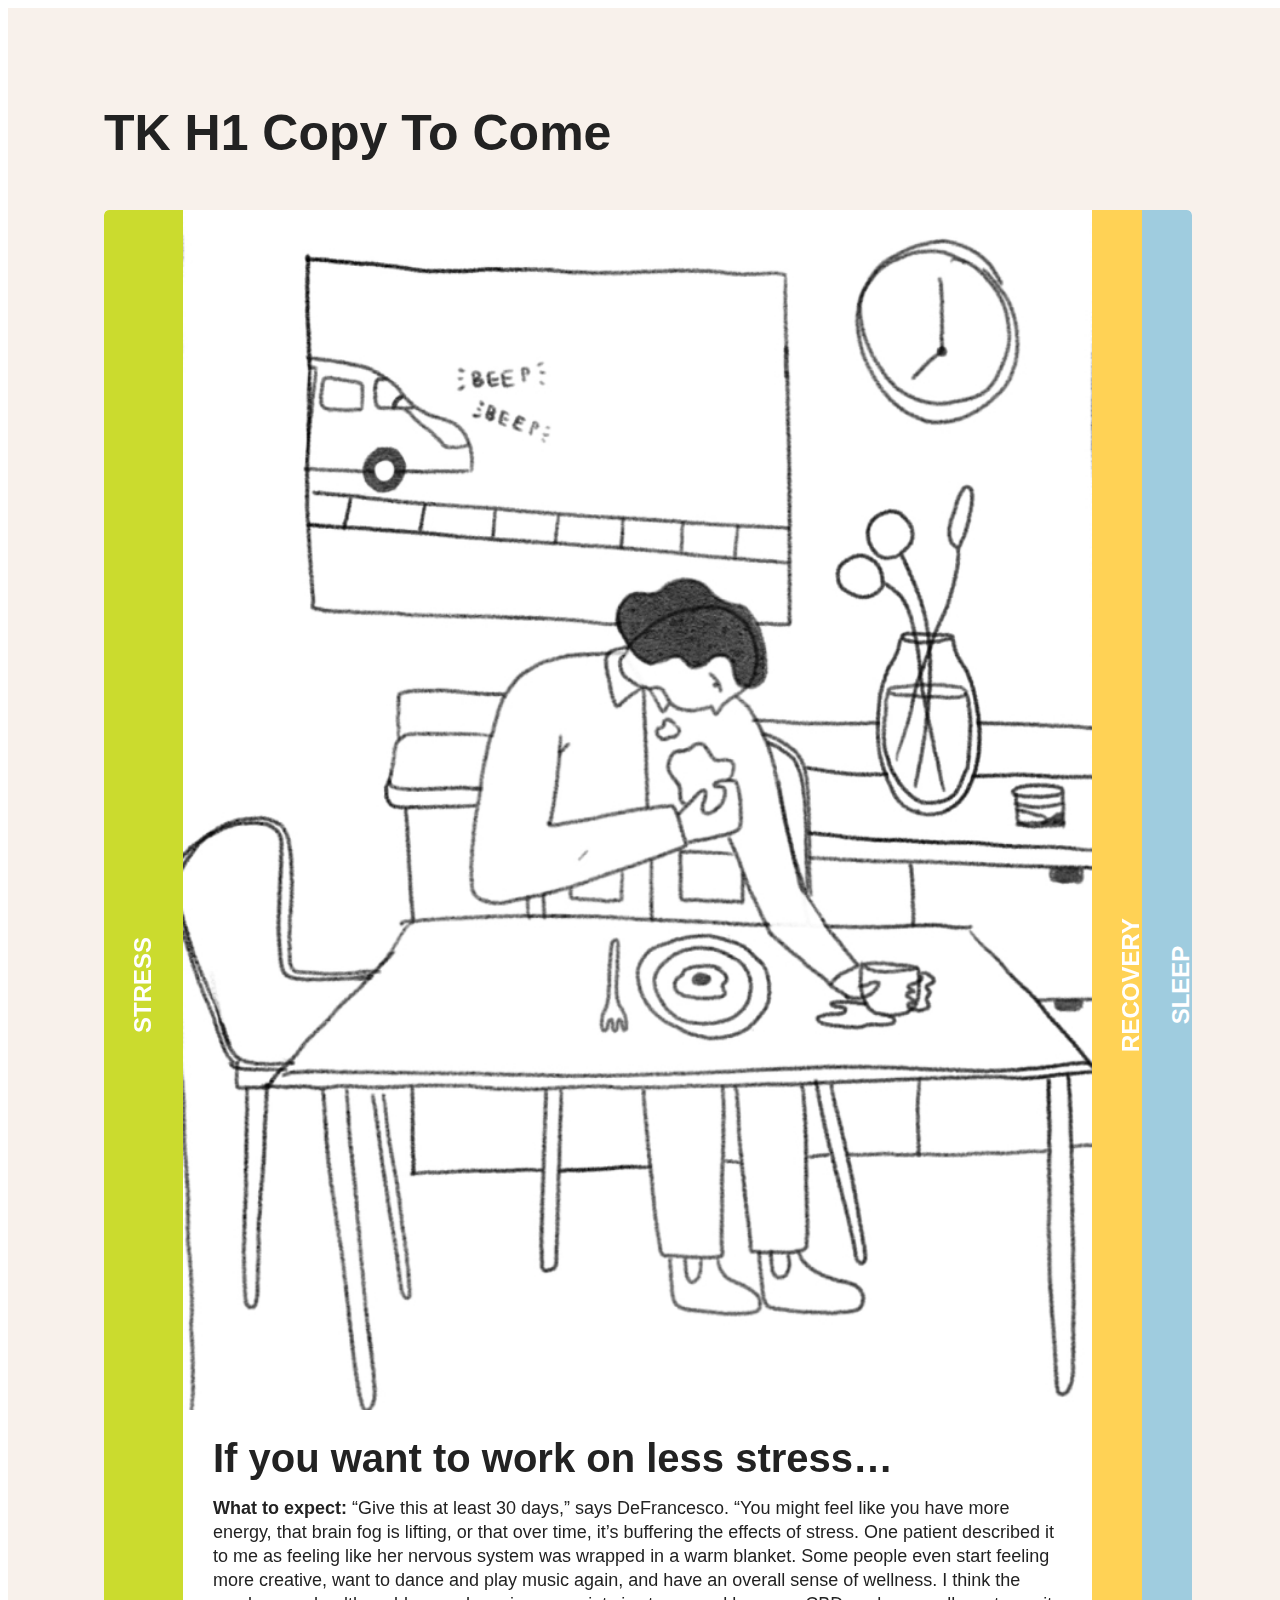
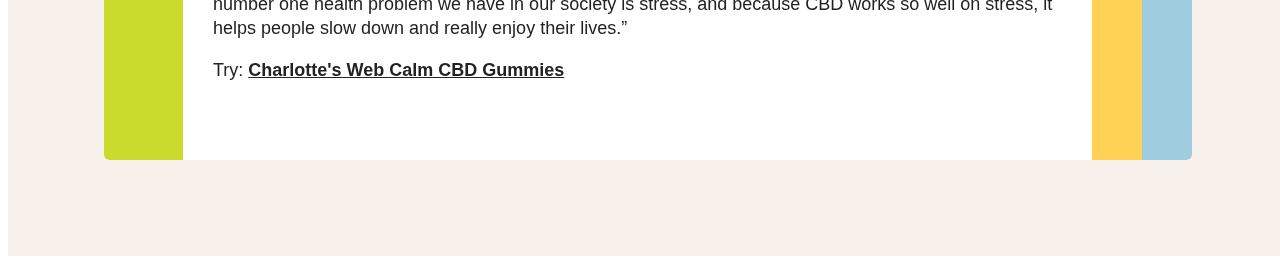
==== src/index.html @ aa5cbe4c "changes" ====
<!DOCTYPE html>
<html lang="en">
<head>
    <meta charset="UTF-8">
    <meta name="viewport" content="width=device-width, initial-scale=1.0">
    <meta http-equiv="X-UA-Compatible" content="ie=edge">
    
    <title>mindbodygreen 2</title>
    
	<!--build:css css/reset.min.css-->
	<link rel="stylesheet" href="css/reset.css">
	<!--endbuild-->
	
	<!--build:css css/main.min.css-->
	<link rel="stylesheet" href="css/main.css">
	<!--endbuild-->
</head>
<body>
    <section class="toggleSlider">
			<div class="toggleSlider__padding">
				<h1 class="toggleSlider__heading">TK H1 Copy To Come</h1>
				<div class="toggleSlider__radius">
					<div class="toggleSlider__navigation">
						<button class="toggleSlider__navigation__button toggleSlider__navigation__button--prev toggleSlider__navigation__button--hidden">
							<svg width="15" height="22" viewBox="0 0 15 22" fill="none" xmlns="http://www.w3.org/2000/svg">
								<path fill-rule="evenodd" clip-rule="evenodd" d="M14.75 3.1733L6.92347 10.9998L14.75 18.8263L11.6633 21.9131L0.75 10.9998L11.6633 0.0865593L14.75 3.1733H14.75Z" fill="white"/>
							</svg>
						</button>
						<button class="toggleSlider__navigation__button toggleSlider__navigation__button--next">
							<svg width="15" height="22" viewBox="0 0 15 22" fill="none" xmlns="http://www.w3.org/2000/svg">
								<path fill-rule="evenodd" clip-rule="evenodd" d="M0.25 18.8267L8.07653 11.0002L0.25 3.17365L3.33674 0.0869141L14.25 11.0002L3.33674 21.9134L0.25 18.8267H0.25Z" fill="white"/>
							</svg>
						</button>
					</div>
					<div class="toggleSlider__wrapper toggleSlider__wrapper--one">
						<div class="toggleSlider__section toggleSlider__section--open toggleSlider__section--animated toggleSlider__section--tea">
							<div class="toggleSlider__section__title toggleSlider__section__title--tea">
								<span>Stress</span>
							</div>
							<div class="toggleSlider__section__content toggleSlider__section__content--portrait">
								<div class="toggleSlider__section__content__image">
									<img class="animated fadeIn" src="images/tea.jpg" alt="">
								</div>
								<div class="toggleSlider__section__content__text animated fadeInUp">
									<div>
										<h2>
											If you want to work on less stress…
										</h2>
										<p class=""><strong>What to expect:</strong> “Give this at least 30 days,” says DeFrancesco. “You might feel like you have more energy, that brain fog is lifting, or that over time, it’s buffering the effects of stress. One patient described it to me as feeling like her nervous system was wrapped in a warm blanket. Some people even start feeling more creative, want to dance and play music again, and have an overall sense of wellness. I think the number one health problem we have in our society is stress, and because CBD works so well on stress, it helps people slow down and really enjoy their lives.”</p>
										<p>Try: <a href="https://www.charlottesweb.com/cbd-l-theanine-lemon-calm-gummy" target="_blank" rel="noreferrer">Charlotte's Web Calm CBD Gummies</a></p>
									</div>
								</div>
							</div>
						</div>
						<div class="toggleSlider__section toggleSlider__section--absolute toggleSlider__section--morning">
							<div class="toggleSlider__section__title toggleSlider__section__title--morning">
								<span>Recovery</span>
							</div>
							<div class="toggleSlider__section__content toggleSlider__section__content--portrait">
								<div class="toggleSlider__section__content__image">
									<img class="animated fadeIn" src="images/morning.jpg" alt="">
								</div>
								<div class="toggleSlider__section__content__text animated fadeInUp">
									<div>
										<h2>
											If you want to work on exercise recovery...
										</h2>
										<p class=""><strong>What to expect:</strong> “You can feel a reduction in pain pretty quickly if it’s soreness from a workout, but anything more serious, like period pain, may take at least 30 days to a couple of months,” says DeFrancesco. “Either way, CBD disrupts that hyperactive pain feedback loop between the area where the pain is coming from and the brain, so it’s very helpful.”</p>
										<p>Try: <a href="https://www.charlottesweb.com/cbd-turmeric-ginger-recovery-gummy" target="_blank" rel="noreferrer">Charlotte's Web Recovery CBD Gummies</a></p>
									</div>
								</div>
							</div>
						</div>
						<div class="toggleSlider__section toggleSlider__section--absolute toggleSlider__section--afternoon">
							<div class="toggleSlider__section__title toggleSlider__section__title--afternoon">
								<span>Sleep</span>
							</div>
							<div class="toggleSlider__section__content toggleSlider__section__content--portrait">
								<div class="toggleSlider__section__content__image">
									<img class="animated fadeIn" src="images/afternoon.jpg" alt="">
								</div>
								<div class="toggleSlider__section__content__text animated fadeInUp">
									<div>
										<h2>
											If you want to work on better sleep…
										</h2>
										<p class=""><strong>What to expect:</strong> “A high-quality product shouldn’t make you feel exhausted or drowsy before bed,” says DeFrancesco. “Instead, people say it feels like they slept deeper, or the quality of their sleep is better within the first week or two.”</p>
										<p>Try: <a href="https://www.charlottesweb.com/cbd-melatonin-sleep-gummy">Charlotte's Web Sleep CBD Gummies</a></p>
									</div>
								</div>
							</div>
						</div>
					</div>
				</div>
			</div>
    </section>

    <!--build:js js/main.min.js -->
    <script src="js/functions.js"></script>
    <!-- endbuild -->
</body>
</html>
---- src/css/main.css ----
@font-face {
  font-family: 'Maax-Regular';
  font-weight: 400;
  font-display: swap;
  src: url("../fonts/maax-webfont.woff2") format("woff2"), url("../fonts/maax-webfont.woff") format("woff"); }

@font-face {
  font-family: 'Maax-Medium';
  font-weight: 600;
  font-display: swap;
  src: url("../fonts/maax-medium-webfont.woff2") format("woff2"), url("../fonts/maax-medium-webfont.woff") format("woff"); }

.toggleSlider {
  width: 100vw;
  max-width: 1440px;
  background: #F8F1EB;
  font-family: "Maax-Regular", "Helvetica Neue", Helvetica, Arial, sans-serif;
  overflow: hidden;
  position: relative;
  color: #222;
  -webkit-font-smoothing: antialiased;
  -moz-osx-font-smoothing: grayscale; }
  .toggleSlider ::-moz-selection {
    background: #CBDB2E;
    color: #fff; }
  .toggleSlider ::selection {
    background: #CBDB2E;
    color: #fff; }
  .toggleSlider__padding {
    margin: 20px; }
    @media (min-width: 1024px) {
      .toggleSlider__padding {
        margin: 96px;
        position: relative; } }
  .toggleSlider__radius {
    border-radius: 5px;
    overflow: hidden;
    -webkit-mask-image: url([data-uri]); }
  .toggleSlider__heading {
    font-size: 50px;
    margin-top: 0;
    margin-bottom: 48px;
    display: none;
    font-weight: 600; }
    @media (min-width: 1024px) {
      .toggleSlider__heading {
        display: block; } }
  .toggleSlider__wrapper {
    background: #fff;
    display: -webkit-box;
    display: -ms-flexbox;
    display: flex;
    width: 300%;
    position: relative;
    -webkit-transition: -webkit-transform .6s ease-in-out;
    transition: -webkit-transform .6s ease-in-out;
    -o-transition: transform .6s ease-in-out;
    transition: transform .6s ease-in-out;
    transition: transform .6s ease-in-out, -webkit-transform .6s ease-in-out; }
    @media (min-width: 1024px) {
      .toggleSlider__wrapper {
        width: auto; } }
    .toggleSlider__wrapper--two {
      -webkit-transform: translateX(-33%);
          -ms-transform: translateX(-33%);
              transform: translateX(-33%); }
      @media (min-width: 1024px) {
        .toggleSlider__wrapper--two {
          -webkit-transform: translateX(0);
              -ms-transform: translateX(0);
                  transform: translateX(0); } }
    .toggleSlider__wrapper--three {
      -webkit-transform: translateX(-66%);
          -ms-transform: translateX(-66%);
              transform: translateX(-66%); }
      @media (min-width: 1024px) {
        .toggleSlider__wrapper--three {
          -webkit-transform: translateX(0);
              -ms-transform: translateX(0);
                  transform: translateX(0); } }
  .toggleSlider__navigation {
    position: fixed;
    display: -webkit-box;
    display: -ms-flexbox;
    display: flex;
    bottom: 80px;
    left: 30px;
    right: 30px;
    z-index: 10; }
    @media (min-width: 1024px) {
      .toggleSlider__navigation {
        display: none; } }
    .toggleSlider__navigation__button {
      width: 50px;
      height: 50px;
      border-radius: 100%;
      background: #CBDB2E;
      text-align: center;
      border: 0;
      -webkit-transition: all .1s ease-in;
      -o-transition: all .1s ease-in;
      transition: all .1s ease-in; }
      .toggleSlider__navigation__button svg {
        width: 15px;
        height: auto; }
      .toggleSlider__navigation__button:focus {
        outline: none; }
      .toggleSlider__navigation__button--prev {
        padding-left: 3px; }
      .toggleSlider__navigation__button--next {
        margin-left: auto;
        padding-right: 3px; }
      .toggleSlider__navigation__button--hidden {
        opacity: 0;
        pointer-events: none; }
        @media (min-width: 1024px) {
          .toggleSlider__navigation__button--hidden {
            pointer-events: auto;
            opacity: 1; } }
      .toggleSlider__navigation__button:active {
        -webkit-transform: scale(0.9, 0.9);
            -ms-transform: scale(0.9, 0.9);
                transform: scale(0.9, 0.9); }
  .toggleSlider__section {
    width: 100%;
    height: calc(100vh - 40px);
    background: white;
    overflow-y: scroll;
    overflow-x: hidden; }
    @media (min-width: 1024px) {
      .toggleSlider__section {
        width: calc(100% - 100px);
        display: -webkit-box;
        display: -ms-flexbox;
        display: flex;
        height: 100%;
        overflow: hidden; } }
    .toggleSlider__section--absolute {
      -webkit-transition: -webkit-transform .6s ease-in-out;
      transition: -webkit-transform .6s ease-in-out;
      -o-transition: transform .6s ease-in-out;
      transition: transform .6s ease-in-out;
      transition: transform .6s ease-in-out, -webkit-transform .6s ease-in-out; }
      @media (min-width: 1024px) {
        .toggleSlider__section--absolute {
          position: absolute; } }
    @media (min-width: 1024px) {
      .toggleSlider__section--morning {
        -webkit-transform: translateX(100%);
            -ms-transform: translateX(100%);
                transform: translateX(100%); } }
    @media (min-width: 1024px) {
      .toggleSlider__section--morning.toggleSlider__section--open {
        -webkit-transform: translateX(50px);
            -ms-transform: translateX(50px);
                transform: translateX(50px); } }
    @media (min-width: 1024px) {
      .toggleSlider__section--afternoon {
        -webkit-transform: translateX(100%) translateX(50px);
            -ms-transform: translateX(100%) translateX(50px);
                transform: translateX(100%) translateX(50px); } }
    @media (min-width: 1024px) {
      .toggleSlider__section--afternoon.toggleSlider__section--open {
        -webkit-transform: translateX(100px);
            -ms-transform: translateX(100px);
                transform: translateX(100px); } }
    @media (min-width: 1024px) {
      .toggleSlider__section--evening {
        -webkit-transform: translateX(100%) translateX(100px);
            -ms-transform: translateX(100%) translateX(100px);
                transform: translateX(100%) translateX(100px); } }
    @media (min-width: 1024px) {
      .toggleSlider__section--evening.toggleSlider__section--open {
        -webkit-transform: translateX(150px);
            -ms-transform: translateX(150px);
                transform: translateX(150px); } }
  .toggleSlider__section__content {
    width: 100%; }
    @media (min-width: 1024px) {
      .toggleSlider__section__content {
        overflow: hidden; } }
    .toggleSlider__section__content p {
      font-size: 16px;
      line-height: 1.5rem;
      margin-top: 0; }
      @media (min-width: 1200px) {
        .toggleSlider__section__content p {
          font-size: 18px; } }
    .toggleSlider__section__content a {
      color: #222;
      font-weight: 600;
      -webkit-transition: all .1s ease;
      -o-transition: all .1s ease;
      transition: all .1s ease; }
      .toggleSlider__section__content a:visited {
        color: #222; }
      .toggleSlider__section__content a:hover {
        background: #CBDB2E;
        color: #fff; }
    .toggleSlider__section__content--portrait .toggleSlider__section__content__image {
      overflow: hidden;
      position: relative; }
      .toggleSlider__section__content--portrait .toggleSlider__section__content__image img {
        height: auto;
        width: 100%;
        display: block;
        -o-object-fit: cover;
           object-fit: cover;
        -webkit-backface-visibility: hidden;
                backface-visibility: hidden; }
    .toggleSlider__section__content--portrait .toggleSlider__section__content__text {
      padding: 30px 30px 60px 30px;
      display: -webkit-box;
      display: -ms-flexbox;
      display: flex;
      -webkit-box-orient: vertical;
      -webkit-box-direction: normal;
          -ms-flex-direction: column;
              flex-direction: column; }
      .toggleSlider__section__content--portrait .toggleSlider__section__content__text h2 {
        font-family: Maax-Regular,"Helvetica Neue",Helvetica,Arial,sans-serif;
        font-size: 40px;
        line-height: 90%;
        font-weight: 600;
        margin: 0 0 20px 0;
        display: -webkit-box;
        display: -ms-flexbox;
        display: flex; }
        .toggleSlider__section__content--portrait .toggleSlider__section__content__text h2.secondWord {
          margin-bottom: 20px; }
        @media (min-width: 1200px) {
          .toggleSlider__section__content--portrait .toggleSlider__section__content__text h2 {
            font-size: 40px; }
            .toggleSlider__section__content--portrait .toggleSlider__section__content__text h2.secondWord {
              margin-bottom: 50px; } }
    .toggleSlider__section__content--portrait .toggleSlider__section__content__sponsored {
      margin-top: 30px; }
      @media (min-width: 1024px) {
        .toggleSlider__section__content--portrait .toggleSlider__section__content__sponsored {
          margin-top: auto; } }
      .toggleSlider__section__content--portrait .toggleSlider__section__content__sponsored__title {
        font-weight: 600;
        text-transform: uppercase;
        letter-spacing: .1rem;
        margin-bottom: 10px;
        font-size: 15px; }
      .toggleSlider__section__content--portrait .toggleSlider__section__content__sponsored__content {
        display: -webkit-box;
        display: -ms-flexbox;
        display: flex;
        -webkit-box-align: start;
            -ms-flex-align: start;
                align-items: start;
        text-decoration: none; }
        .toggleSlider__section__content--portrait .toggleSlider__section__content__sponsored__content span {
          text-decoration: underline; }
        .toggleSlider__section__content--portrait .toggleSlider__section__content__sponsored__content:hover {
          background: #fff;
          color: #222; }
          .toggleSlider__section__content--portrait .toggleSlider__section__content__sponsored__content:hover span {
            background: #CBDB2E;
            color: #fff; }
      .toggleSlider__section__content--portrait .toggleSlider__section__content__sponsored img {
        width: 90px;
        margin-right: 15px;
        display: block; }
      .toggleSlider__section__content--portrait .toggleSlider__section__content__sponsored p {
        max-width: 60%;
        font-size: 15px;
        line-height: 1.35rem; }
    .toggleSlider__section__content--tea {
      padding: 0 0 90px 0; }
      @media (min-width: 1024px) {
        .toggleSlider__section__content--tea {
          padding: 80px 30px 60px 30px; } }
      .toggleSlider__section__content--tea img {
        width: 100%;
        height: auto;
        margin-bottom: 30px;
        display: block; }
      .toggleSlider__section__content--tea .toggleSlider__section__content__text {
        padding: 30px; }
        @media (min-width: 1024px) {
          .toggleSlider__section__content--tea .toggleSlider__section__content__text {
            display: -webkit-box;
            display: -ms-flexbox;
            display: flex;
            padding: 0; } }
        .toggleSlider__section__content--tea .toggleSlider__section__content__text__heading {
          display: -webkit-box;
          display: -ms-flexbox;
          display: flex;
          -webkit-box-orient: vertical;
          -webkit-box-direction: normal;
              -ms-flex-direction: column;
                  flex-direction: column; }
          @media (min-width: 460px) {
            .toggleSlider__section__content--tea .toggleSlider__section__content__text__heading {
              width: 50%; } }
          @media (min-width: 1024px) {
            .toggleSlider__section__content--tea .toggleSlider__section__content__text__heading {
              padding-right: 10%; } }
        .toggleSlider__section__content--tea .toggleSlider__section__content__text__description {
          margin-top: 30px; }
          .toggleSlider__section__content--tea .toggleSlider__section__content__text__description .desktop {
            display: none; }
          @media (min-width: 1024px) {
            .toggleSlider__section__content--tea .toggleSlider__section__content__text__description {
              margin-top: 90px;
              width: 50%; }
              .toggleSlider__section__content--tea .toggleSlider__section__content__text__description .mobile {
                display: none; }
              .toggleSlider__section__content--tea .toggleSlider__section__content__text__description .desktop {
                display: block; } }
  .toggleSlider__section__title {
    width: 100%;
    text-align: center;
    color: #fff;
    padding: 6px;
    font-size: 24px;
    font-weight: 600;
    text-transform: uppercase;
    background: #CBDB2E;
    -webkit-transition: background-color .1s ease-in;
    -o-transition: background-color .1s ease-in;
    transition: background-color .1s ease-in;
    position: relative; }
    @media (min-width: 1024px) {
      .toggleSlider__section__title {
        padding: 16px;
        width: 51px;
        display: -webkit-box;
        display: -ms-flexbox;
        display: flex;
        -webkit-box-pack: center;
            -ms-flex-pack: center;
                justify-content: center;
        -webkit-box-orient: vertical;
        -webkit-box-direction: normal;
            -ms-flex-direction: column;
                flex-direction: column; }
        .toggleSlider__section__title:hover {
          cursor: pointer;
          background: #bdcc23; }
        .toggleSlider__section__title span {
          -webkit-transform: translateX(-50%) translateY(-50%) rotate(-90deg);
              -ms-transform: translateX(-50%) translateY(-50%) rotate(-90deg);
                  transform: translateX(-50%) translateY(-50%) rotate(-90deg);
          position: absolute;
          left: 50%;
          top: 50%; } }
    .toggleSlider__section__title--morning {
      background: #FFD255; }
      @media (min-width: 1024px) {
        .toggleSlider__section__title--morning:hover {
          background: #ffcb3c; } }
    .toggleSlider__section__title--afternoon {
      background: #9FCCDF; }
      @media (min-width: 1024px) {
        .toggleSlider__section__title--afternoon:hover {
          background: #8cc2d9; } }
    .toggleSlider__section__title--evening {
      background: #005676; }
      @media (min-width: 1024px) {
        .toggleSlider__section__title--evening:hover {
          background: #00435d; } }

@-webkit-keyframes fadeInRight {
  from {
    opacity: 0;
    -webkit-transform: translate3d(5%, 0, 0);
    transform: translate3d(5%, 0, 0); }
  to {
    opacity: 1;
    -webkit-transform: translate3d(0, 0, 0);
    transform: translate3d(0, 0, 0); } }

@keyframes fadeInRight {
  from {
    opacity: 0;
    -webkit-transform: translate3d(5%, 0, 0);
    transform: translate3d(5%, 0, 0); }
  to {
    opacity: 1;
    -webkit-transform: translate3d(0, 0, 0);
    transform: translate3d(0, 0, 0); } }

@-webkit-keyframes fadeIn {
  from {
    opacity: 0; }
  to {
    opacity: 1; } }

@keyframes fadeIn {
  from {
    opacity: 0; }
  to {
    opacity: 1; } }

@-webkit-keyframes fadeInUp {
  from {
    opacity: 0;
    -webkit-transform: translate3d(0, 30px, 0);
    transform: translate3d(0, 30px, 0); }
  to {
    opacity: 1;
    -webkit-transform: translate3d(0, 0, 0);
    transform: translate3d(0, 0, 0); } }

@keyframes fadeInUp {
  from {
    opacity: 0;
    -webkit-transform: translate3d(0, 30px, 0);
    transform: translate3d(0, 30px, 0); }
  to {
    opacity: 1;
    -webkit-transform: translate3d(0, 0, 0);
    transform: translate3d(0, 0, 0); } }

.toggleSlider__section--open h2 span:nth-child(1) {
  -webkit-animation-delay: 0.1s;
          animation-delay: 0.1s;
  -webkit-animation-duration: .3s;
          animation-duration: .3s; }

.toggleSlider__section--open h2.secondWord span:nth-child(1) {
  -webkit-animation-delay: 0.6s;
          animation-delay: 0.6s;
  -webkit-animation-duration: .3s;
          animation-duration: .3s; }

.toggleSlider__section--open h2 span:nth-child(2) {
  -webkit-animation-delay: 0.2s;
          animation-delay: 0.2s;
  -webkit-animation-duration: .3s;
          animation-duration: .3s; }

.toggleSlider__section--open h2.secondWord span:nth-child(2) {
  -webkit-animation-delay: 0.7s;
          animation-delay: 0.7s;
  -webkit-animation-duration: .3s;
          animation-duration: .3s; }

.toggleSlider__section--open h2 span:nth-child(3) {
  -webkit-animation-delay: 0.3s;
          animation-delay: 0.3s;
  -webkit-animation-duration: .3s;
          animation-duration: .3s; }

.toggleSlider__section--open h2.secondWord span:nth-child(3) {
  -webkit-animation-delay: 0.8s;
          animation-delay: 0.8s;
  -webkit-animation-duration: .3s;
          animation-duration: .3s; }

.toggleSlider__section--open h2 span:nth-child(4) {
  -webkit-animation-delay: 0.4s;
          animation-delay: 0.4s;
  -webkit-animation-duration: .3s;
          animation-duration: .3s; }

.toggleSlider__section--open h2.secondWord span:nth-child(4) {
  -webkit-animation-delay: 0.9s;
          animation-delay: 0.9s;
  -webkit-animation-duration: .3s;
          animation-duration: .3s; }

.toggleSlider__section--open h2 span:nth-child(5) {
  -webkit-animation-delay: 0.5s;
          animation-delay: 0.5s;
  -webkit-animation-duration: .3s;
          animation-duration: .3s; }

.toggleSlider__section--open h2.secondWord span:nth-child(5) {
  -webkit-animation-delay: 1s;
          animation-delay: 1s;
  -webkit-animation-duration: .3s;
          animation-duration: .3s; }

.toggleSlider__section--open h2 span:nth-child(6) {
  -webkit-animation-delay: 0.6s;
          animation-delay: 0.6s;
  -webkit-animation-duration: .3s;
          animation-duration: .3s; }

.toggleSlider__section--open h2.secondWord span:nth-child(6) {
  -webkit-animation-delay: 1.1s;
          animation-delay: 1.1s;
  -webkit-animation-duration: .3s;
          animation-duration: .3s; }

.toggleSlider__section--open h2 span:nth-child(7) {
  -webkit-animation-delay: 0.7s;
          animation-delay: 0.7s;
  -webkit-animation-duration: .3s;
          animation-duration: .3s; }

.toggleSlider__section--open h2.secondWord span:nth-child(7) {
  -webkit-animation-delay: 1.2s;
          animation-delay: 1.2s;
  -webkit-animation-duration: .3s;
          animation-duration: .3s; }

.toggleSlider__section--open h2 span:nth-child(8) {
  -webkit-animation-delay: 0.8s;
          animation-delay: 0.8s;
  -webkit-animation-duration: .3s;
          animation-duration: .3s; }

.toggleSlider__section--open h2.secondWord span:nth-child(8) {
  -webkit-animation-delay: 1.3s;
          animation-delay: 1.3s;
  -webkit-animation-duration: .3s;
          animation-duration: .3s; }

.toggleSlider__section--open h2 span:nth-child(9) {
  -webkit-animation-delay: 0.9s;
          animation-delay: 0.9s;
  -webkit-animation-duration: .3s;
          animation-duration: .3s; }

.toggleSlider__section--open h2.secondWord span:nth-child(9) {
  -webkit-animation-delay: 1.4s;
          animation-delay: 1.4s;
  -webkit-animation-duration: .3s;
          animation-duration: .3s; }

.toggleSlider__section--open h2 span:nth-child(10) {
  -webkit-animation-delay: 1s;
          animation-delay: 1s;
  -webkit-animation-duration: .3s;
          animation-duration: .3s; }

.toggleSlider__section--open h2.secondWord span:nth-child(10) {
  -webkit-animation-delay: 1.5s;
          animation-delay: 1.5s;
  -webkit-animation-duration: .3s;
          animation-duration: .3s; }

.toggleSlider__section--open h2 span:nth-child(11) {
  -webkit-animation-delay: 1.1s;
          animation-delay: 1.1s;
  -webkit-animation-duration: .3s;
          animation-duration: .3s; }

.toggleSlider__section--open h2.secondWord span:nth-child(11) {
  -webkit-animation-delay: 1.6s;
          animation-delay: 1.6s;
  -webkit-animation-duration: .3s;
          animation-duration: .3s; }

.toggleSlider__section--open h2 span:nth-child(12) {
  -webkit-animation-delay: 1.2s;
          animation-delay: 1.2s;
  -webkit-animation-duration: .3s;
          animation-duration: .3s; }

.toggleSlider__section--open h2.secondWord span:nth-child(12) {
  -webkit-animation-delay: 1.7s;
          animation-delay: 1.7s;
  -webkit-animation-duration: .3s;
          animation-duration: .3s; }

.toggleSlider__section--open h2 span:nth-child(13) {
  -webkit-animation-delay: 1.3s;
          animation-delay: 1.3s;
  -webkit-animation-duration: .3s;
          animation-duration: .3s; }

.toggleSlider__section--open h2.secondWord span:nth-child(13) {
  -webkit-animation-delay: 1.8s;
          animation-delay: 1.8s;
  -webkit-animation-duration: .3s;
          animation-duration: .3s; }

.toggleSlider__section--open h2 span:nth-child(14) {
  -webkit-animation-delay: 1.4s;
          animation-delay: 1.4s;
  -webkit-animation-duration: .3s;
          animation-duration: .3s; }

.toggleSlider__section--open h2.secondWord span:nth-child(14) {
  -webkit-animation-delay: 1.9s;
          animation-delay: 1.9s;
  -webkit-animation-duration: .3s;
          animation-duration: .3s; }

.toggleSlider__section--open h2 span:nth-child(15) {
  -webkit-animation-delay: 1.5s;
          animation-delay: 1.5s;
  -webkit-animation-duration: .3s;
          animation-duration: .3s; }

.toggleSlider__section--open h2.secondWord span:nth-child(15) {
  -webkit-animation-delay: 2s;
          animation-delay: 2s;
  -webkit-animation-duration: .3s;
          animation-duration: .3s; }

.toggleSlider__section--open h2 span:nth-child(16) {
  -webkit-animation-delay: 1.6s;
          animation-delay: 1.6s;
  -webkit-animation-duration: .3s;
          animation-duration: .3s; }

.toggleSlider__section--open h2.secondWord span:nth-child(16) {
  -webkit-animation-delay: 2.1s;
          animation-delay: 2.1s;
  -webkit-animation-duration: .3s;
          animation-duration: .3s; }

.toggleSlider__section--open h2 span:nth-child(17) {
  -webkit-animation-delay: 1.7s;
          animation-delay: 1.7s;
  -webkit-animation-duration: .3s;
          animation-duration: .3s; }

.toggleSlider__section--open h2.secondWord span:nth-child(17) {
  -webkit-animation-delay: 2.2s;
          animation-delay: 2.2s;
  -webkit-animation-duration: .3s;
          animation-duration: .3s; }

.toggleSlider__section--open h2 span:nth-child(18) {
  -webkit-animation-delay: 1.8s;
          animation-delay: 1.8s;
  -webkit-animation-duration: .3s;
          animation-duration: .3s; }

.toggleSlider__section--open h2.secondWord span:nth-child(18) {
  -webkit-animation-delay: 2.3s;
          animation-delay: 2.3s;
  -webkit-animation-duration: .3s;
          animation-duration: .3s; }

.toggleSlider__section--open h2 span:nth-child(19) {
  -webkit-animation-delay: 1.9s;
          animation-delay: 1.9s;
  -webkit-animation-duration: .3s;
          animation-duration: .3s; }

.toggleSlider__section--open h2.secondWord span:nth-child(19) {
  -webkit-animation-delay: 2.4s;
          animation-delay: 2.4s;
  -webkit-animation-duration: .3s;
          animation-duration: .3s; }

.toggleSlider__section--animated .fadeInUp {
  -webkit-animation-name: fadeInUp;
          animation-name: fadeInUp; }

.toggleSlider__section--animated .fadeIn {
  -webkit-animation-name: fadeInUp;
          animation-name: fadeInUp; }
  @media (min-width: 1024px) {
    .toggleSlider__section--animated .fadeIn {
      -webkit-animation-name: fadeIn;
              animation-name: fadeIn; } }

.toggleSlider__section--animated .fadeInRight {
  -webkit-animation-name: fadeInUp;
          animation-name: fadeInUp; }
  @media (min-width: 1024px) {
    .toggleSlider__section--animated .fadeInRight {
      -webkit-animation-name: fadeInRight;
              animation-name: fadeInRight; } }

.toggleSlider__section--animated .animated {
  -webkit-animation-duration: 1.5s;
          animation-duration: 1.5s;
  -webkit-animation-fill-mode: both;
          animation-fill-mode: both; }

.toggleSlider__section--animated.toggleSlider__section--absolute .animated.fadeIn, .toggleSlider__section--animated.toggleSlider__section--absolute .animated.fadeInRight {
  -webkit-animation-delay: .4s;
          animation-delay: .4s; }
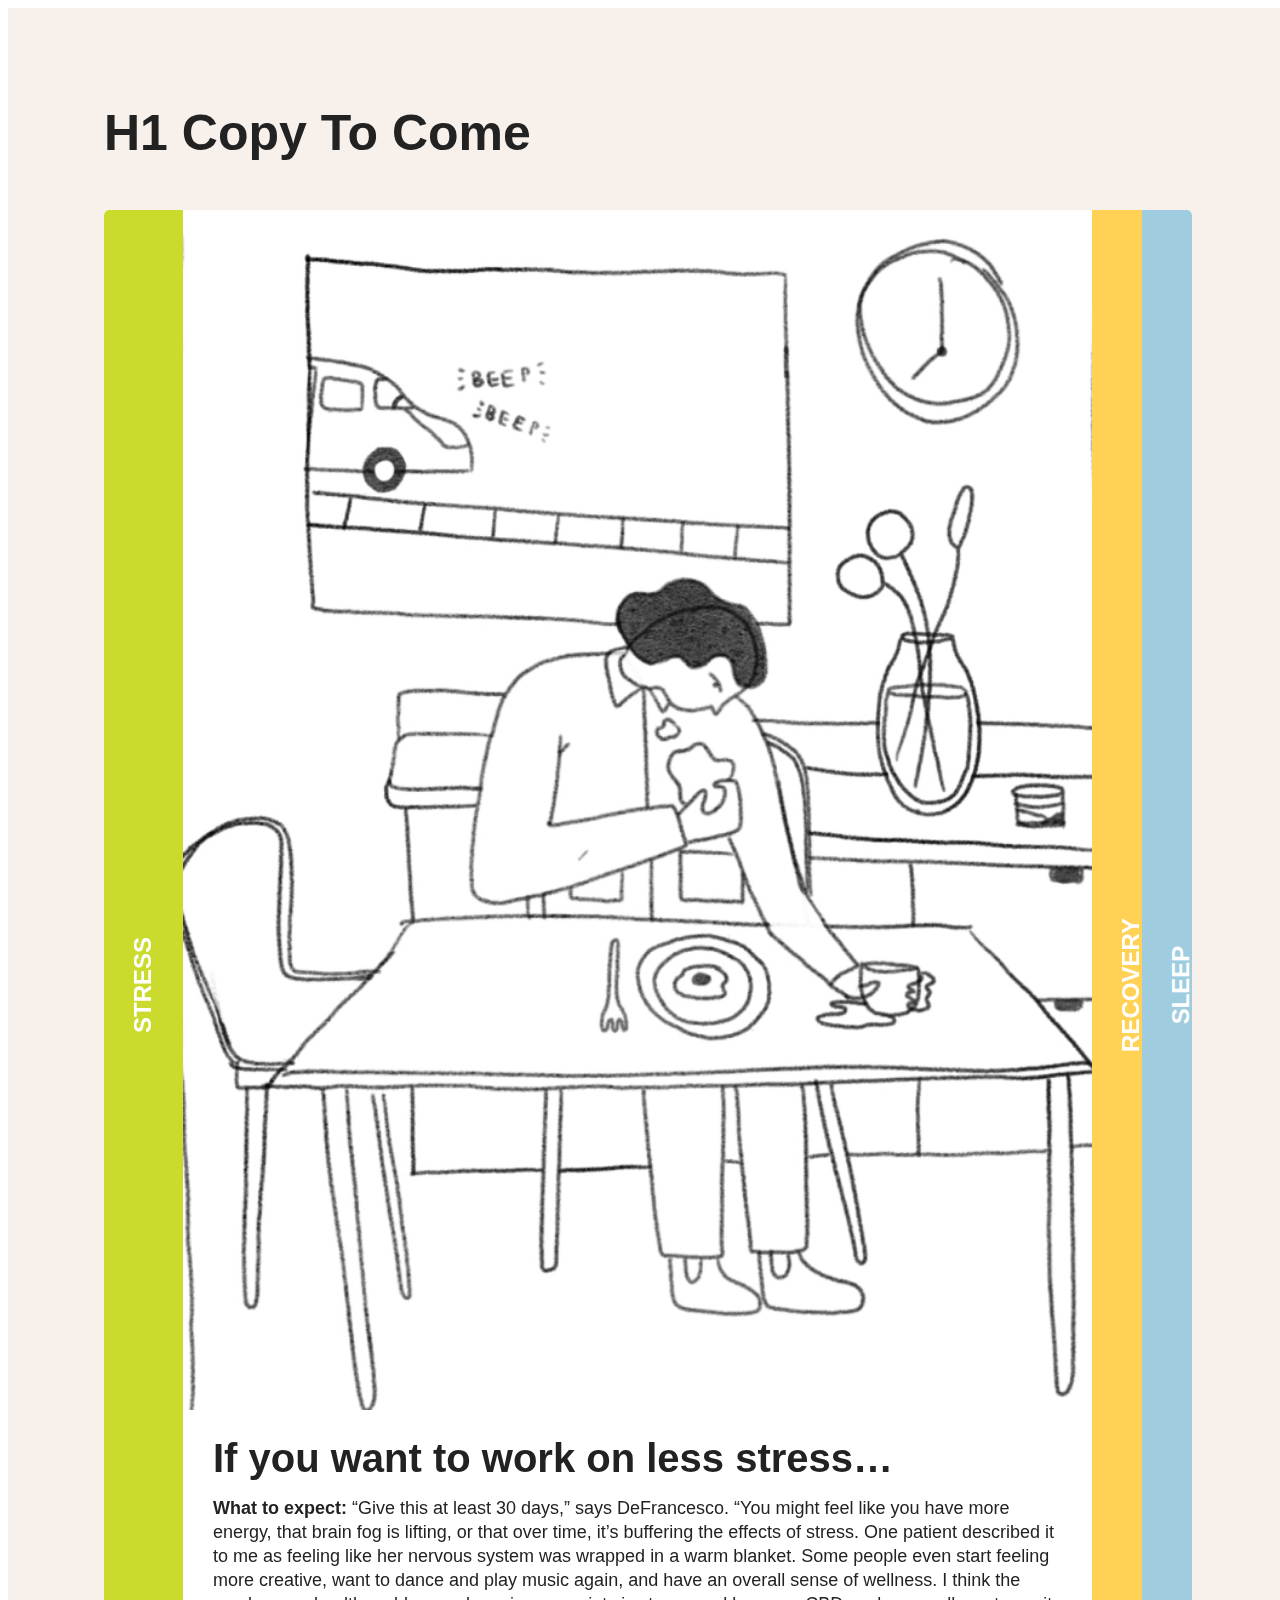
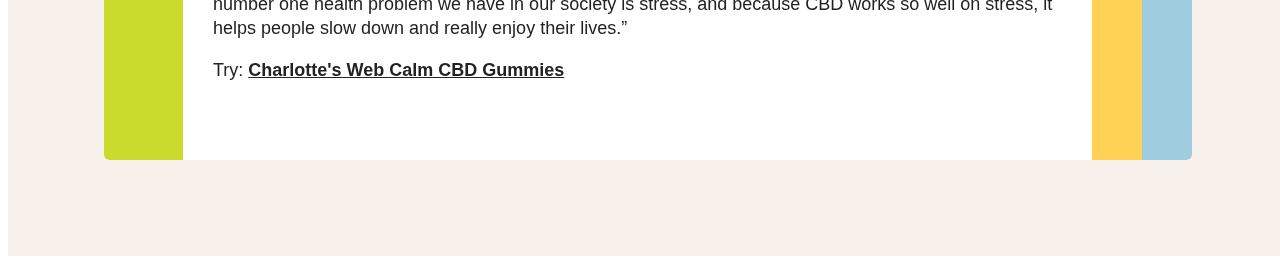
==== commit aef86da2: "push" ====
--- a/src/index.html
+++ b/src/index.html
@@ -18,7 +18,7 @@
 <body>
     <section class="toggleSlider">
 			<div class="toggleSlider__padding">
-				<h1 class="toggleSlider__heading">TK H1 Copy To Come</h1>
+				<h1 class="toggleSlider__heading">H1 Copy To Come</h1>
 				<div class="toggleSlider__radius">
 					<div class="toggleSlider__navigation">
 						<button class="toggleSlider__navigation__button toggleSlider__navigation__button--prev toggleSlider__navigation__button--hidden">
